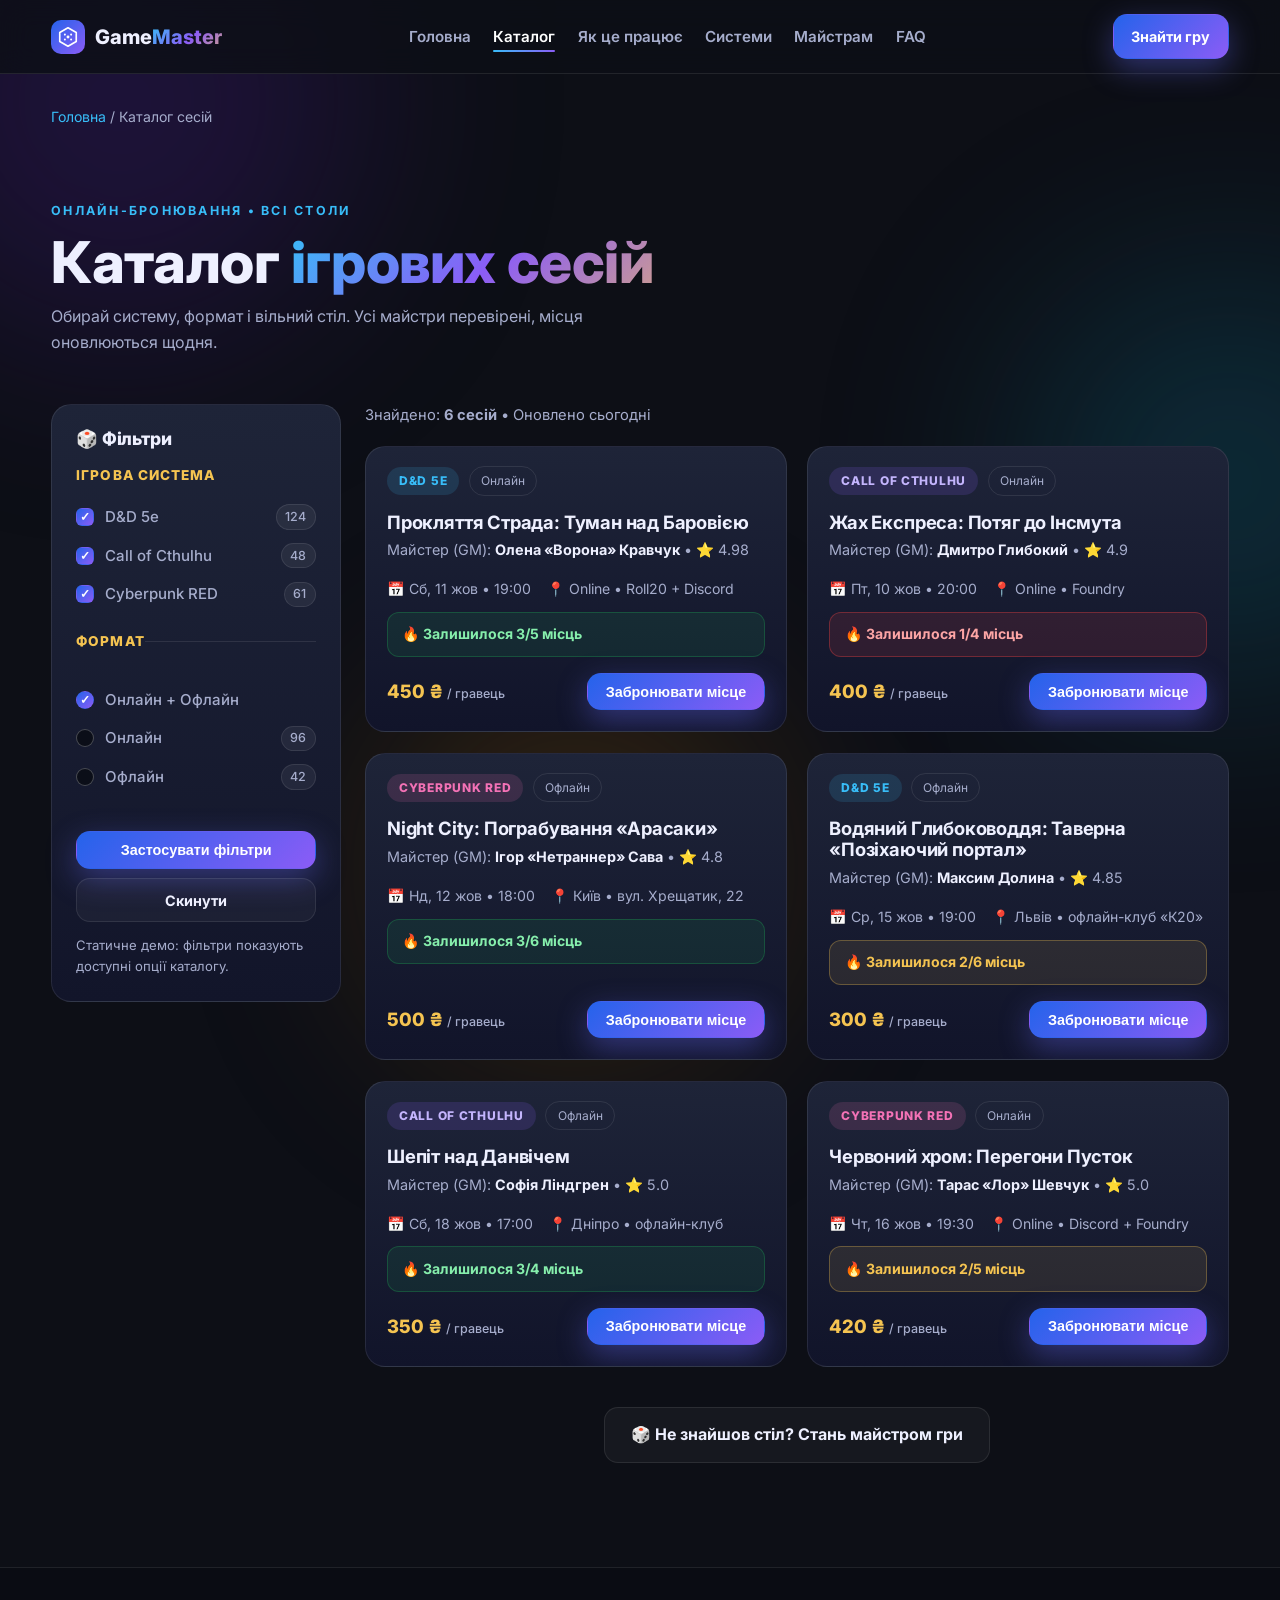
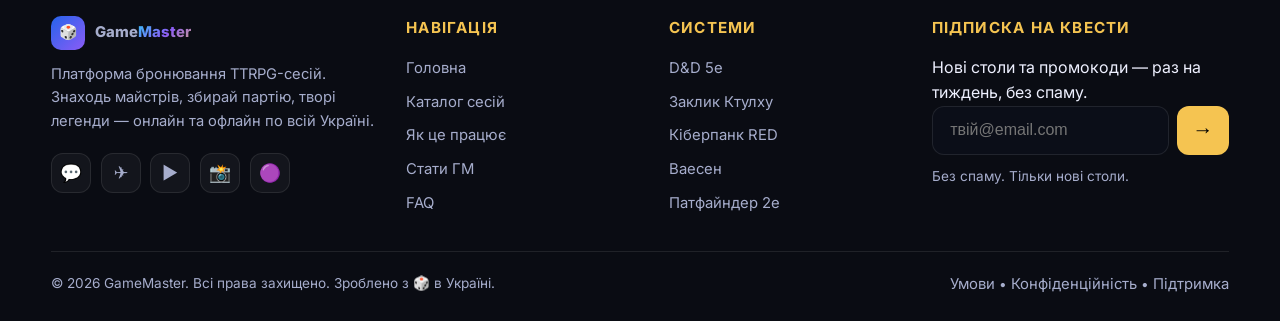
==== sessions.html @ db29625d "Додано другу сторінку - Каталог ігрових сесій (sessions.html) На новій сторінці sessions.html:    - " ====
<!DOCTYPE html>
<html lang="uk">
<head>
  <meta charset="UTF-8" />
  <meta name="viewport" content="width=device-width, initial-scale=1.0" />
  <meta name="description" content="Каталог ігрових сесій GameMaster — D&D 5e, Call of Cthulhu, Cyberpunk RED. Онлайн та офлайн столи з професійними майстрами гри." />
  <title>Каталог ігрових сесій — GameMaster</title>
  <link rel="preconnect" href="https://fonts.googleapis.com" />
  <link rel="preconnect" href="https://fonts.gstatic.com" crossorigin />
  <link href="https://fonts.googleapis.com/css2?family=Cinzel:wght@500;600;700&family=Inter:wght@400;500;600;700;800&display=swap" rel="stylesheet" />
  <link rel="stylesheet" href="style.css" />
  <link rel="icon" href="data:image/svg+xml,<svg xmlns='http://www.w3.org/2000/svg' viewBox='0 0 100 100'><text y='.9em' font-size='90'>🎲</text></svg>" />
  <style>
    /* ===== sessions.html — тільки статичні доповнення, без JS ===== */
    .nav-links a.active{color:#fff;position:relative}
    .nav-links a.active::after{content:"";position:absolute;left:0;right:0;bottom:-6px;height:2px;border-radius:2px;background:linear-gradient(135deg,#38bdf8,#8b5cf6)}
    .breadcrumbs{font-size:.88rem;color:var(--muted);margin:2rem 0 0}
    .breadcrumbs a{color:var(--blue);text-decoration:none}
    .breadcrumbs a:hover{text-decoration:underline}
    .page-head h1{margin:.5rem 0 .6rem}
    .catalog-layout{display:grid;grid-template-columns:290px 1fr;gap:1.5rem;align-items:start;padding-bottom:1rem}
    .filters-panel{background:linear-gradient(180deg,var(--card2),#12152a);border:1px solid var(--line);border-radius:20px;padding:1.5rem;position:sticky;top:88px}
    .filters-panel h2{font-size:1.1rem;margin:0 0 1rem}
    .filter-group{border:0;border-top:1px solid var(--line);padding:1.1rem 0}
    .filter-group:first-of-type{border-top:0;padding-top:0}
    .filter-group legend{font-weight:800;font-size:.85rem;text-transform:uppercase;letter-spacing:.08em;color:var(--gold);padding:0;margin-bottom:.7rem}
    .check{display:flex;align-items:center;gap:.65rem;padding:.42rem 0;color:var(--muted);font-size:.94rem;font-weight:500;cursor:pointer}
    .check:hover{color:#fff}
    .check input{appearance:none;width:18px;height:18px;flex:0 0 18px;border-radius:6px;border:1px solid rgba(255,255,255,.25);background:#0b0e18;cursor:pointer;position:relative}
    .check input:checked{background:linear-gradient(135deg,#2563eb,#8b5cf6);border-color:transparent}
    .check input:checked::after{content:"✓";position:absolute;inset:0;display:grid;place-items:center;color:#fff;font-size:.75rem;font-weight:800}
    .check input[type="radio"]{border-radius:50%}
    .check .count{margin-left:auto;font-size:.78rem;background:rgba(255,255,255,.06);border:1px solid var(--line);padding:.1rem .55rem;border-radius:100px}
    .filters-actions{display:grid;gap:.6rem;margin-top:1.1rem}
    .filters-note{font-size:.82rem;color:var(--muted);margin-top:.8rem}
    .catalog-top{display:flex;justify-content:space-between;align-items:center;gap:1rem;margin-bottom:1.2rem;flex-wrap:wrap}
    .catalog-top p{color:var(--muted);font-size:.92rem}
    .catalog-grid{display:grid;grid-template-columns:repeat(auto-fill,minmax(300px,1fr));gap:1.3rem}
    .center-wrap{text-align:center;margin:2.5rem 0 3.5rem}
    @media(max-width:960px){
      .catalog-layout{grid-template-columns:1fr}
      .filters-panel{position:static}
      .filters-form{display:grid;grid-template-columns:1fr 1fr;gap:0 1.5rem}
      .filters-actions{grid-column:1/-1}
    }
    @media(max-width:640px){
      /* без JS мобільне меню робимо статичним горизонтальним скролом */
      .nav-links{position:static;display:flex;flex-direction:row;overflow-x:auto;padding:.4rem 0;border:0;background:none;gap:1rem}
      .nav .burger{display:none}
      .nav{flex-wrap:wrap}
      .filters-form{grid-template-columns:1fr}
    }
  </style>
</head>
<body>
  <div class="bg-orbs" aria-hidden="true"><span></span><span></span><span></span></div>

  <!-- ===== HEADER (скопійовано з index.html) ===== -->
  <header class="header" id="top">
    <nav class="nav container" aria-label="Головна навігація">
      <a href="index.html" class="logo">
        <span class="logo-dice" aria-hidden="true">
          <svg viewBox="0 0 24 24" fill="none"><path d="M12 2 21 7v10l-9 5-9-5V7l9-5Z" stroke="currentColor" stroke-width="1.8" stroke-linejoin="round"/><circle cx="12" cy="12" r="1.6" fill="currentColor"/><circle cx="8.6" cy="9.4" r="1.1" fill="currentColor"/><circle cx="15.4" cy="9.4" r="1.1" fill="currentColor"/><circle cx="8.6" cy="14.6" r="1.1" fill="currentColor"/><circle cx="15.4" cy="14.6" r="1.1" fill="currentColor"/></svg>
        </span>
        <span class="logo-text">Game<em>Master</em></span>
      </a>
      <ul class="nav-links">
        <li><a href="index.html">Головна</a></li>
        <li><a href="sessions.html" class="active" aria-current="page">Каталог</a></li>
        <li><a href="index.html#how">Як це працює</a></li>
        <li><a href="index.html#systems">Системи</a></li>
        <li><a href="index.html#gm">Майстрам</a></li>
        <li><a href="index.html#faq">FAQ</a></li>
      </ul>
      <div class="nav-actions">
        <a href="sessions.html" class="btn btn-primary btn-sm">Знайти гру</a>
      </div>
    </nav>
  </header>

  <main>
    <div class="container">
      <p class="breadcrumbs"><a href="index.html">Головна</a> / Каталог сесій</p>
      <section class="page-head section">
        <p class="eyebrow">Онлайн-бронювання • Всі столи</p>
        <h1>Каталог <span class="grad">ігрових сесій</span></h1>
        <p class="section-sub">Обирай систему, формат і вільний стіл. Усі майстри перевірені, місця оновлюються щодня.</p>
      </section>
    </div>

    <div class="container catalog-layout">
      <!-- ===== Статичні фільтри (без JS) ===== -->
      <aside class="filters-panel" aria-label="Фільтри каталогу">
        <h2>🎲 Фільтри</h2>
        <form class="filters-form" action="#" method="get">
          <fieldset class="filter-group">
            <legend>Ігрова система</legend>
            <label class="check"><input type="checkbox" name="system" value="dnd" checked /> D&amp;D 5e <span class="count">124</span></label>
            <label class="check"><input type="checkbox" name="system" value="coc" checked /> Call of Cthulhu <span class="count">48</span></label>
            <label class="check"><input type="checkbox" name="system" value="cyber" checked /> Cyberpunk RED <span class="count">61</span></label>
          </fieldset>
          <fieldset class="filter-group">
            <legend>Формат</legend>
            <label class="check"><input type="radio" name="format" value="all" checked /> Онлайн + Офлайн</label>
            <label class="check"><input type="radio" name="format" value="online" /> Онлайн <span class="count">96</span></label>
            <label class="check"><input type="radio" name="format" value="offline" /> Офлайн <span class="count">42</span></label>
          </fieldset>
          <div class="filters-actions">
            <button class="btn btn-primary btn-sm" type="submit">Застосувати фільтри</button>
            <a class="btn btn-ghost btn-sm" href="sessions.html">Скинути</a>
          </div>
        </form>
        <p class="filters-note">Статичне демо: фільтри показують доступні опції каталогу.</p>
      </aside>

      <!-- ===== Сітка з 6 карток ===== -->
      <section aria-label="Список ігрових сесій">
        <div class="catalog-top">
          <p>Знайдено: <strong>6 сесій</strong> • Оновлено сьогодні</p>
        </div>
        <div class="sessions-grid catalog-grid">
          <article class="session-card">
            <div class="session-top">
              <span class="sys-pill">D&amp;D 5e</span>
              <span class="level">Онлайн</span>
            </div>
            <h3>Прокляття Страда: Туман над Баровією</h3>
            <p class="gm">Майстер (GM): <strong>Олена «Ворона» Кравчук</strong> • ⭐ 4.98</p>
            <div class="session-meta"><span>📅 Сб, 11 жов • 19:00</span><span>📍 Online • Roll20 + Discord</span></div>
            <p class="seats">🔥 Залишилося 3/5 місць</p>
            <div class="session-foot"><span class="price">450 ₴ <small>/ гравець</small></span><button class="btn btn-primary btn-sm" type="button">Забронювати місце</button></div>
          </article>

          <article class="session-card">
            <div class="session-top">
              <span class="sys-pill coc">Call of Cthulhu</span>
              <span class="level">Онлайн</span>
            </div>
            <h3>Жах Експреса: Потяг до Інсмута</h3>
            <p class="gm">Майстер (GM): <strong>Дмитро Глибокий</strong> • ⭐ 4.9</p>
            <div class="session-meta"><span>📅 Пт, 10 жов • 20:00</span><span>📍 Online • Foundry</span></div>
            <p class="seats critical">🔥 Залишилося 1/4 місць</p>
            <div class="session-foot"><span class="price">400 ₴ <small>/ гравець</small></span><button class="btn btn-primary btn-sm" type="button">Забронювати місце</button></div>
          </article>

          <article class="session-card">
            <div class="session-top">
              <span class="sys-pill cyber">Cyberpunk RED</span>
              <span class="level">Офлайн</span>
            </div>
            <h3>Night City: Пограбування «Арасаки»</h3>
            <p class="gm">Майстер (GM): <strong>Ігор «Нетраннер» Сава</strong> • ⭐ 4.8</p>
            <div class="session-meta"><span>📅 Нд, 12 жов • 18:00</span><span>📍 Київ • вул. Хрещатик, 22</span></div>
            <p class="seats">🔥 Залишилося 3/6 місць</p>
            <div class="session-foot"><span class="price">500 ₴ <small>/ гравець</small></span><button class="btn btn-primary btn-sm" type="button">Забронювати місце</button></div>
          </article>

          <article class="session-card">
            <div class="session-top">
              <span class="sys-pill">D&amp;D 5e</span>
              <span class="level">Офлайн</span>
            </div>
            <h3>Водяний Глибоководдя: Таверна «Позіхаючий портал»</h3>
            <p class="gm">Майстер (GM): <strong>Максим Долина</strong> • ⭐ 4.85</p>
            <div class="session-meta"><span>📅 Ср, 15 жов • 19:00</span><span>📍 Львів • офлайн-клуб «К20»</span></div>
            <p class="seats low">🔥 Залишилося 2/6 місць</p>
            <div class="session-foot"><span class="price">300 ₴ <small>/ гравець</small></span><button class="btn btn-primary btn-sm" type="button">Забронювати місце</button></div>
          </article>

          <article class="session-card">
            <div class="session-top">
              <span class="sys-pill coc">Call of Cthulhu</span>
              <span class="level">Офлайн</span>
            </div>
            <h3>Шепіт над Данвічем</h3>
            <p class="gm">Майстер (GM): <strong>Софія Ліндгрен</strong> • ⭐ 5.0</p>
            <div class="session-meta"><span>📅 Сб, 18 жов • 17:00</span><span>📍 Дніпро • офлайн-клуб</span></div>
            <p class="seats">🔥 Залишилося 3/4 місць</p>
            <div class="session-foot"><span class="price">350 ₴ <small>/ гравець</small></span><button class="btn btn-primary btn-sm" type="button">Забронювати місце</button></div>
          </article>

          <article class="session-card">
            <div class="session-top">
              <span class="sys-pill cyber">Cyberpunk RED</span>
              <span class="level">Онлайн</span>
            </div>
            <h3>Червоний хром: Перегони Пусток</h3>
            <p class="gm">Майстер (GM): <strong>Тарас «Лор» Шевчук</strong> • ⭐ 5.0</p>
            <div class="session-meta"><span>📅 Чт, 16 жов • 19:30</span><span>📍 Online • Discord + Foundry</span></div>
            <p class="seats low">🔥 Залишилося 2/5 місць</p>
            <div class="session-foot"><span class="price">420 ₴ <small>/ гравець</small></span><button class="btn btn-primary btn-sm" type="button">Забронювати місце</button></div>
          </article>
        </div>
        <div class="center-wrap">
          <a href="index.html#gm" class="btn btn-ghost">🎲 Не знайшов стіл? Стань майстром гри</a>
        </div>
      </section>
    </div>
  </main>

  <!-- ===== FOOTER (скопійовано з index.html) ===== -->
  <footer class="footer">
    <div class="container footer-grid">
      <div class="f-brand">
        <a href="index.html" class="logo"><span class="logo-dice" aria-hidden="true">🎲</span><span class="logo-text">Game<em>Master</em></span></a>
        <p>Платформа бронювання TTRPG-сесій. Знаходь майстрів, збирай партію, творі легенди — онлайн та офлайн по всій Україні.</p>
        <div class="socials">
          <a href="#" aria-label="Discord">💬</a>
          <a href="#" aria-label="Telegram">✈️</a>
          <a href="#" aria-label="YouTube">▶️</a>
          <a href="#" aria-label="Instagram">📸</a>
          <a href="#" aria-label="Twitch">🟣</a>
        </div>
      </div>
      <nav aria-label="Швидкі посилання">
        <h4>Навігація</h4>
        <ul><li><a href="index.html">Головна</a></li><li><a href="sessions.html">Каталог сесій</a></li><li><a href="index.html#how">Як це працює</a></li><li><a href="index.html#gm">Стати ГМ</a></li><li><a href="index.html#faq">FAQ</a></li></ul>
      </nav>
      <nav aria-label="Ігрові системи">
        <h4>Системи</h4>
        <ul><li><a href="index.html#systems">D&amp;D 5e</a></li><li><a href="index.html#systems">Заклик Ктулху</a></li><li><a href="index.html#systems">Кіберпанк RED</a></li><li><a href="index.html#systems">Ваесен</a></li><li><a href="index.html#systems">Патфайндер 2e</a></li></ul>
      </nav>
      <div>
        <h4>Підписка на квести</h4>
        <p>Нові столи та промокоди — раз на тиждень, без спаму.</p>
        <form class="news-form" action="#" method="get">
          <label class="visually-hidden" for="newsEmail">Email для підписки</label>
          <input type="email" id="newsEmail" name="email" placeholder="твій@email.com" required />
          <button type="submit" aria-label="Підписатися">→</button>
        </form>
        <p class="form-note">Без спаму. Тільки нові столи.</p>
      </div>
    </div>
    <div class="container footer-bottom">
      <p>© 2026 GameMaster. Всі права захищено. Зроблено з 🎲 в Україні.</p>
      <p><a href="#">Умови</a> • <a href="#">Конфіденційність</a> • <a href="#">Підтримка</a></p>
    </div>
  </footer>
</body>
</html>
---- style.css ----
/* ============ GameMaster — dark fantasy TTRPG theme ============ */
:root{
  --bg:#0d0f16; --bg2:#131624; --card:#181c2e; --card2:#1e2438;
  --line:rgba(255,255,255,.09);
  --text:#eef0ff; --muted:#a6adcc;
  --blue:#38bdf8; --violet:#8b5cf6; --gold:#f5c451; --green:#34d399; --pink:#f472b6;
  --grad:linear-gradient(135deg,#38bdf8,#8b5cf6 55%,#f5c451 130%);
  --radius:18px;
  --shadow:0 20px 60px rgba(0,0,0,.5);
  --font:'Inter',system-ui,sans-serif; --display:'Cinzel',serif;
}
*{box-sizing:border-box;margin:0;padding:0}
html{scroll-behavior:smooth}
body{background:var(--bg);color:var(--text);font-family:var(--font);line-height:1.6;overflow-x:hidden}
.container{width:min(1200px,92%);margin:0 auto}
h1,h2,h3{line-height:1.15;letter-spacing:-.01em}
h1{font-size:clamp(2rem,4.6vw,3.6rem);font-weight:800}
h2{font-size:clamp(1.5rem,3vw,2.3rem);font-weight:800;margin:.4rem 0 .6rem}
.section{padding:4.5rem 0 1rem}
.section-sub{color:var(--muted);max-width:640px;margin-bottom:2rem}
.grad{background:var(--grad);-webkit-background-clip:text;background-clip:text;color:transparent}
.gold{color:var(--gold)}
.eyebrow{color:var(--blue);text-transform:uppercase;font-size:.78rem;font-weight:700;letter-spacing:.18em}
.visually-hidden{position:absolute;width:1px;height:1px;overflow:hidden;clip:rect(0 0 0 0)}

/* bg orbs */
.bg-orbs span{position:fixed;border-radius:50%;filter:blur(110px);opacity:.28;z-index:-1;pointer-events:none}
.bg-orbs span:nth-child(1){width:480px;height:480px;background:#4c1d95;top:-140px;left:-120px}
.bg-orbs span:nth-child(2){width:420px;height:420px;background:#0e7490;top:30%;right:-160px}
.bg-orbs span:nth-child(3){width:380px;height:380px;background:#a16207;bottom:-160px;left:30%}

/* buttons */
.btn{display:inline-flex;align-items:center;justify-content:center;gap:.5rem;padding:.9rem 1.6rem;border-radius:14px;font-weight:700;text-decoration:none;border:1px solid transparent;cursor:pointer;transition:.25s;font-size:1rem}
.btn-primary{background:linear-gradient(135deg,#2563eb,#8b5cf6);color:#fff;box-shadow:0 10px 30px rgba(99,102,241,.4)}
.btn-primary:hover{transform:translateY(-2px);box-shadow:0 16px 40px rgba(139,92,246,.5)}
.btn-ghost{border-color:var(--line);color:var(--text);background:rgba(255,255,255,.04)}
.btn-ghost:hover{border-color:var(--violet);background:rgba(139,92,246,.12)}
.btn-gold{background:linear-gradient(135deg,#f5c451,#f59e0b);color:#231603}
.btn-gold:hover{transform:translateY(-2px)}
.btn-sm{padding:.6rem 1.1rem;font-size:.9rem}
.full{width:100%}

/* header */
.header{position:sticky;top:0;z-index:50;backdrop-filter:blur(14px);background:rgba(13,15,22,.82);border-bottom:1px solid var(--line)}
.nav{display:flex;align-items:center;justify-content:space-between;padding:.9rem 0;gap:1rem}
.logo{display:flex;align-items:center;gap:.6rem;text-decoration:none;color:var(--text);font-weight:800;font-size:1.25rem}
.logo em{font-style:normal;background:var(--grad);-webkit-background-clip:text;background-clip:text;color:transparent}
.logo-dice{width:34px;height:34px;display:grid;place-items:center;border-radius:10px;background:linear-gradient(135deg,#2563eb,#8b5cf6);color:#fff}
.logo-dice svg{width:22px;height:22px}
.nav-links{display:flex;gap:1.4rem;list-style:none}
.nav-links a{color:var(--muted);text-decoration:none;font-weight:600;font-size:.95rem}
.nav-links a:hover{color:var(--text)}
.nav-actions{display:flex;align-items:center;gap:.8rem}
.burger{display:none;flex-direction:column;gap:5px;background:none;border:0;cursor:pointer;padding:.4rem}
.burger span{width:24px;height:2px;background:#fff;border-radius:2px;display:block}

/* hero */
.hero{display:grid;grid-template-columns:1.05fr .95fr;gap:3rem;align-items:center;padding:4rem 0 2.5rem}
.badge{display:inline-flex;align-items:center;gap:.6rem;border:1px solid var(--line);background:rgba(255,255,255,.05);padding:.45rem 1rem;border-radius:100px;font-size:.85rem;color:var(--muted);margin-bottom:1.2rem}
.pulse{width:9px;height:9px;border-radius:50%;background:#22c55e;box-shadow:0 0 0 0 rgba(34,197,94,.7);animation:pulse 1.8s infinite}
@keyframes pulse{70%{box-shadow:0 0 0 10px rgba(34,197,94,0)}100%{box-shadow:0 0 0 0 rgba(34,197,94,0)}}
.hero-sub{color:var(--muted);margin:1.1rem 0 1.6rem;font-size:1.08rem}
.hero-cta{display:flex;gap:.9rem;flex-wrap:wrap}
.hero-cta.center{justify-content:center}
.hero-stats{display:flex;gap:2.2rem;margin-top:2rem}
.hero-stats dt{font-size:1.5rem;font-weight:800;color:var(--gold)}
.hero-stats dd{color:var(--muted);font-size:.9rem}

.live-card{background:linear-gradient(180deg,var(--card2),var(--card));border:1px solid var(--line);border-radius:22px;padding:1.6rem;box-shadow:var(--shadow);position:relative}
.live-head{display:flex;align-items:center;gap:.6rem;font-size:.8rem;font-weight:800;letter-spacing:.12em;color:#fda4af}
.live-dot{width:10px;height:10px;border-radius:50%;background:#ef4444;animation:pulse 1.5s infinite}
.live-tag{margin-left:auto;background:rgba(56,189,248,.15);color:var(--blue);padding:.25rem .8rem;border-radius:100px;font-size:.78rem;letter-spacing:0}
.live-card h3{font-family:var(--display);margin:.8rem 0 .4rem;font-size:1.3rem}
.live-gm{color:var(--muted);font-size:.93rem}
.party{display:flex;gap:.8rem;align-items:center;margin:1rem 0 .7rem;font-size:.88rem;color:var(--muted)}
.avatars{display:flex}
.avatars span{width:34px;height:34px;border-radius:50%;display:grid;place-items:center;font-size:.72rem;font-weight:800;background:linear-gradient(135deg,#6366f1,#8b5cf6);border:2px solid var(--card);margin-left:-8px}
.avatars span:first-child{margin-left:0}
.avatars .empty{background:#2a3050;color:var(--gold)}
.progress{height:8px;background:#0b0e18;border-radius:100px;overflow:hidden}
.progress span{display:block;height:100%;background:var(--grad);border-radius:100px}
.live-foot{display:flex;align-items:center;justify-content:space-between;gap:1rem;margin-top:1.1rem;flex-wrap:wrap}
.hero-visual{position:relative}
.float-card{position:absolute;background:rgba(24,28,46,.95);border:1px solid var(--line);border-radius:14px;padding:.7rem 1rem;font-size:.85rem;font-weight:600;box-shadow:var(--shadow);animation:float 5s ease-in-out infinite}
.fc1{top:-24px;right:6%}
.fc2{bottom:-22px;left:2%;animation-delay:2.5s}
@keyframes float{50%{transform:translateY(-10px)}}

/* marquee */
.marquee{border-block:1px solid var(--line);background:rgba(255,255,255,.02);overflow:hidden;padding:.8rem 0;color:var(--gold);font-weight:700;letter-spacing:.15em;font-size:.85rem}
.marquee-track{display:flex;gap:2.5rem;white-space:nowrap;width:max-content;animation:scroll 26s linear infinite}
@keyframes scroll{to{transform:translateX(-50%)}}

/* steps */
.steps{display:grid;grid-template-columns:repeat(4,1fr);gap:1.2rem;list-style:none;counter-reset:step}
.step{background:linear-gradient(180deg,var(--card),#12152a);border:1px solid var(--line);border-radius:var(--radius);padding:1.6rem 1.4rem;position:relative;transition:.3s}
.step:hover{transform:translateY(-6px);border-color:rgba(139,92,246,.5)}
.step-num{position:absolute;top:1rem;right:1.2rem;font-weight:800;color:rgba(255,255,255,.12);font-size:1.6rem}
.step-icon{font-size:2rem;display:inline-grid;place-items:center;width:56px;height:56px;border-radius:16px;background:rgba(139,92,246,.14);margin-bottom:1rem}
.step h3{margin-bottom:.5rem;font-size:1.08rem}
.step p{color:var(--muted);font-size:.93rem}

/* systems */
.systems-grid{display:grid;grid-template-columns:repeat(auto-fit,minmax(200px,1fr));gap:1.2rem}
.sys-card{background:linear-gradient(180deg,var(--card2),#12152a);border:1px solid var(--line);border-radius:var(--radius);padding:1.4rem;transition:.3s;display:flex;flex-direction:column;gap:.5rem}
.sys-card:hover{transform:translateY(-6px) scale(1.01);border-color:var(--gold)}
.sys-art{font-size:2.6rem;height:96px;display:grid;place-items:center;border-radius:14px;margin-bottom:.4rem}
.sys-art.dnd{background:radial-gradient(circle at 30% 20%,#1e3a8a,#0b0e18)}
.sys-art.coc{background:radial-gradient(circle at 30% 20%,#3b0764,#0b0e18)}
.sys-art.cyber{background:radial-gradient(circle at 30% 20%,#831843,#0b0e18)}
.sys-art.vaesen{background:radial-gradient(circle at 30% 20%,#064e3b,#0b0e18)}
.sys-art.pf{background:radial-gradient(circle at 30% 20%,#78350f,#0b0e18)}
.tag{font-size:.75rem;font-weight:700;color:var(--blue);text-transform:uppercase;letter-spacing:.08em}
.tag-purple{color:#c4b5fd}.tag-neon{color:var(--pink)}.tag-green{color:var(--green)}.tag-gold{color:var(--gold)}
.sys-card p{color:var(--muted);font-size:.9rem}
.sys-meta{display:flex;justify-content:space-between;color:var(--text);font-size:.85rem;font-weight:600;margin:.4rem 0 .8rem}
.sys-btn{margin-top:auto}

/* sessions */
.sessions-head{display:flex;justify-content:space-between;align-items:end;gap:1.5rem;flex-wrap:wrap;margin-bottom:1.8rem}
.filters{display:flex;gap:.6rem;flex-wrap:wrap}
.chip{background:rgba(255,255,255,.05);border:1px solid var(--line);color:var(--muted);padding:.5rem 1.05rem;border-radius:100px;cursor:pointer;font-weight:600;font-size:.88rem;transition:.2s}
.chip:hover{color:#fff;border-color:var(--violet)}
.chip.active{background:linear-gradient(135deg,#2563eb,#8b5cf6);color:#fff;border-color:transparent}
.sessions-grid{display:grid;grid-template-columns:repeat(auto-fill,minmax(300px,1fr));gap:1.3rem}
.session-card{background:linear-gradient(180deg,var(--card2),#11142a);border:1px solid var(--line);border-radius:20px;overflow:hidden;transition:.3s;display:flex;flex-direction:column}
.session-card:hover{transform:translateY(-6px);box-shadow:var(--shadow);border-color:rgba(56,189,248,.45)}
.session-top{padding:1.2rem 1.3rem .4rem;display:flex;gap:.6rem;align-items:center;flex-wrap:wrap}
.sys-pill{font-size:.75rem;font-weight:800;padding:.28rem .75rem;border-radius:100px;background:rgba(56,189,248,.14);color:var(--blue);text-transform:uppercase;letter-spacing:.06em}
.sys-pill.coc{background:rgba(139,92,246,.16);color:#c4b5fd}
.sys-pill.cyber{background:rgba(244,114,182,.14);color:var(--pink)}
.sys-pill.vaesen{background:rgba(52,211,153,.14);color:var(--green)}
.sys-pill.pf{background:rgba(245,196,81,.15);color:var(--gold)}
.level{font-size:.75rem;color:var(--muted);border:1px solid var(--line);padding:.25rem .7rem;border-radius:100px}
.session-card h3{padding:.6rem 1.3rem 0;font-size:1.15rem}
.gm{padding:.35rem 1.3rem;color:var(--muted);font-size:.9rem}
.gm strong{color:var(--text)}
.session-meta{display:flex;gap:1rem;padding:.7rem 1.3rem;color:var(--muted);font-size:.88rem;flex-wrap:wrap}
.seats{margin:0 1.3rem;padding:.65rem .9rem;border-radius:12px;font-weight:700;font-size:.88rem;background:rgba(34,197,94,.1);color:#86efac;border:1px solid rgba(34,197,94,.25)}
.seats.low{background:rgba(245,196,81,.1);color:var(--gold);border-color:rgba(245,196,81,.3)}
.seats.critical{background:rgba(239,68,68,.12);color:#fca5a5;border-color:rgba(239,68,68,.35);animation:pulse 2s infinite}
.session-foot{display:flex;align-items:center;justify-content:space-between;gap:.8rem;padding:1rem 1.3rem 1.3rem;margin-top:auto}
.price{font-size:1.15rem;font-weight:800;color:var(--gold)}
.price small{color:var(--muted);font-weight:500;font-size:.78rem}

/* GM banner */
.gm-banner{display:grid;grid-template-columns:1.2fr .8fr;gap:2rem;background:linear-gradient(135deg,#1a1033,#0f2a3d 60%,#2a2008);border:1px solid rgba(245,196,81,.3);border-radius:24px;padding:2.5rem;position:relative;overflow:hidden}
.gm-perks{list-style:none;margin:1.2rem 0;display:grid;gap:.6rem;color:#e7e9ff}
.gm-form{display:flex;gap:.7rem;flex-wrap:wrap}
.gm-form input,.news-form input{background:#0b0e18;border:1px solid var(--line);color:#fff;padding:.9rem 1.1rem;border-radius:12px;flex:1;min-width:220px;font-size:1rem}
.gm-form input:focus,.news-form input:focus{outline:2px solid var(--gold);border-color:var(--gold)}
.form-note{font-size:.85rem;color:var(--muted);margin-top:.7rem}
.gm-art{display:grid;place-content:center;text-align:center;gap:1rem;color:var(--muted)}
.d20{width:150px;height:150px;margin:0 auto;display:grid;place-items:center;font-size:3rem;font-weight:800;color:#231603;background:linear-gradient(135deg,#fde68a,#f59e0b);clip-path:polygon(50% 0,93% 25%,93% 75%,50% 100%,7% 75%,7% 25%);animation:float 4s ease-in-out infinite}

/* reviews + faq */
.duo{display:grid;grid-template-columns:1fr 1fr;gap:3rem}
.reviews{display:grid;gap:1rem;margin-top:1.4rem}
.review{background:var(--card);border:1px solid var(--line);border-radius:16px;padding:1.2rem 1.3rem;font-style:italic;color:#dfe3ff}
.review footer{margin-top:.6rem;font-style:normal;color:var(--gold);font-size:.88rem;font-weight:600}
.accordion{display:grid;gap:.8rem;margin-top:1.4rem}
.accordion details{background:var(--card);border:1px solid var(--line);border-radius:14px;padding:1rem 1.2rem}
.accordion summary{cursor:pointer;font-weight:700}
.accordion p{color:var(--muted);margin-top:.6rem;font-size:.93rem}

/* final cta */
.final-cta{text-align:center;background:radial-gradient(circle at 50% 0%,rgba(139,92,246,.25),transparent 60%),var(--card);border:1px solid var(--line);border-radius:24px;padding:3rem 2rem;margin:3.5rem 0}
.final-cta p{color:var(--muted);margin:.7rem 0 1.5rem}

/* footer */
.footer{border-top:1px solid var(--line);background:#0a0c13;margin-top:2rem;padding:3rem 0 1.5rem}
.footer-grid{display:grid;grid-template-columns:1.4fr 1fr 1fr 1.2fr;gap:2rem}
.footer h4{margin-bottom:.9rem;color:var(--gold);font-size:.95rem;text-transform:uppercase;letter-spacing:.08em}
.footer ul{list-style:none;display:grid;gap:.5rem}
.footer a{color:var(--muted);text-decoration:none;font-size:.93rem}
.footer a:hover{color:#fff}
.f-brand p{color:var(--muted);font-size:.92rem;margin:.8rem 0 1.2rem}
.socials{display:flex;gap:.6rem}
.socials a{width:40px;height:40px;display:grid;place-items:center;border:1px solid var(--line);border-radius:12px;background:rgba(255,255,255,.04);font-size:1.1rem;transition:.2s}
.socials a:hover{transform:translateY(-3px);border-color:var(--gold)}
.news-form{display:flex;gap:.5rem}
.news-form button{background:var(--gold);border:0;width:52px;border-radius:12px;font-size:1.3rem;cursor:pointer;font-weight:800}
.footer-bottom{display:flex;justify-content:space-between;gap:1rem;flex-wrap:wrap;margin-top:2.2rem;padding-top:1.3rem;border-top:1px solid var(--line);color:var(--muted);font-size:.85rem}

/* modal + toast */
.modal-backdrop{position:fixed;inset:0;background:rgba(5,6,12,.75);backdrop-filter:blur(6px);display:grid;place-items:center;z-index:100;padding:1rem}
.modal-backdrop[hidden]{display:none}
.modal{background:linear-gradient(180deg,#1e2438,#12152a);border:1px solid rgba(139,92,246,.4);border-radius:20px;padding:2rem;width:min(440px,100%);position:relative;box-shadow:var(--shadow)}
.modal h3{margin:.3rem 0 .4rem;font-size:1.3rem}
.modal-meta{color:var(--muted);font-size:.9rem;margin-bottom:1.2rem}
.modal-close{position:absolute;top:.9rem;right:.9rem;background:none;border:0;color:var(--muted);font-size:1.1rem;cursor:pointer}
.seat-picker{display:flex;align-items:center;gap:1.2rem;margin:.6rem 0 1rem}
.seat-picker button{width:42px;height:42px;border-radius:12px;border:1px solid var(--line);background:#0b0e18;color:#fff;font-size:1.3rem;cursor:pointer}
.seat-picker strong{font-size:1.3rem}
.modal-total{margin-bottom:1.2rem;font-size:1.05rem}
.toast{position:fixed;bottom:1.4rem;left:50%;transform:translate(-50%,120px);background:#101528;border:1px solid var(--gold);color:#fff;padding:.9rem 1.4rem;border-radius:14px;z-index:200;transition:.35s;max-width:92%;text-align:center}
.toast.show{transform:translate(-50%,0)}

/* reveal */
.reveal{opacity:0;transform:translateY(24px);transition:.7s}
.reveal.visible{opacity:1;transform:none}

/* responsive */
@media(max-width:960px){
  .hero{grid-template-columns:1fr;padding-top:2.5rem}
  .steps{grid-template-columns:1fr 1fr}
  .gm-banner,.duo{grid-template-columns:1fr}
  .footer-grid{grid-template-columns:1fr 1fr}
  .fc1{top:-16px}.fc2{bottom:-16px}
}
@media(max-width:640px){
  .nav-links{position:fixed;top:63px;left:0;right:0;background:#11142a;flex-direction:column;padding:1.2rem 5%;gap:1rem;border-bottom:1px solid var(--line);display:none}
  .nav-links.open{display:flex}
  .burger{display:flex}
  .steps{grid-template-columns:1fr}
  .hero-stats{gap:1.2rem;flex-wrap:wrap}
  .footer-grid{grid-template-columns:1fr}
  .gm-banner{padding:1.6rem}
  .live-foot{flex-direction:column;align-items:stretch}
  .float-card{display:none}
}
@media(prefers-reduced-motion:reduce){*{animation:none!important;transition:none!important}.reveal{opacity:1;transform:none}}
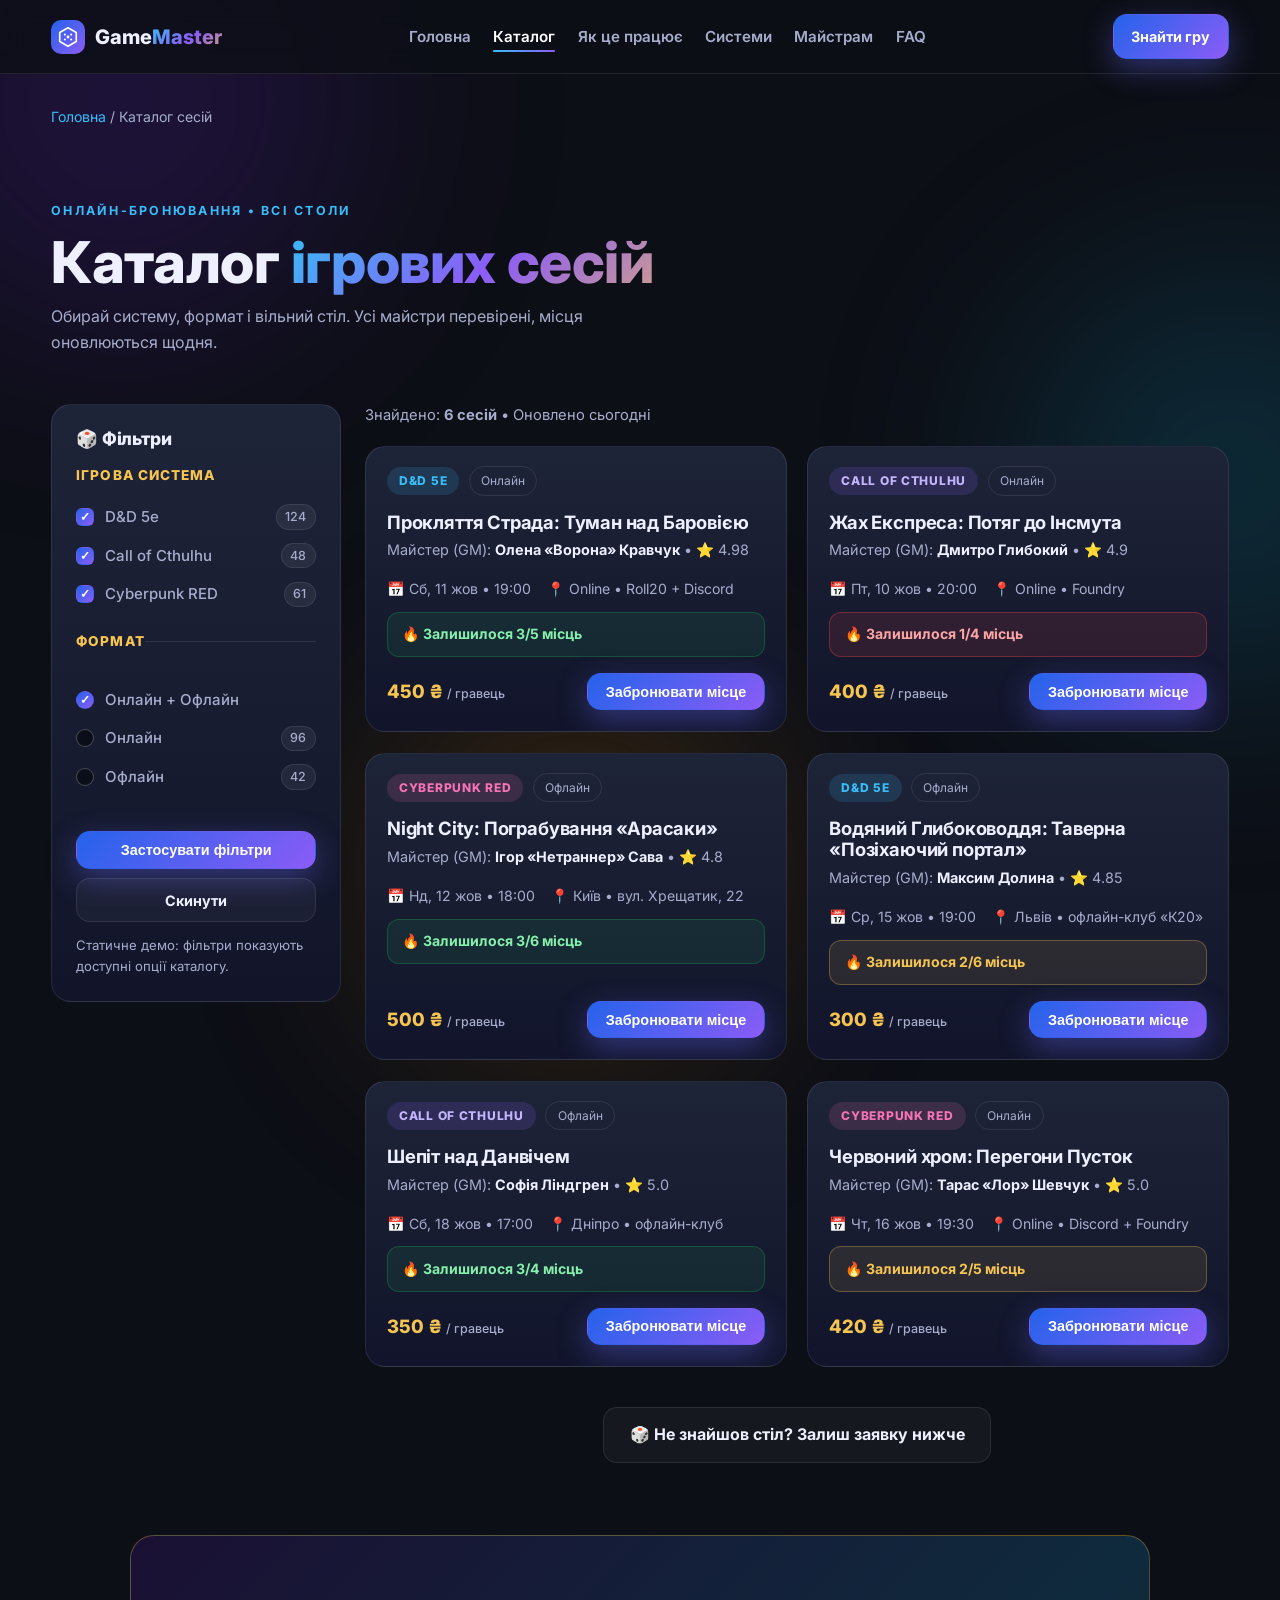
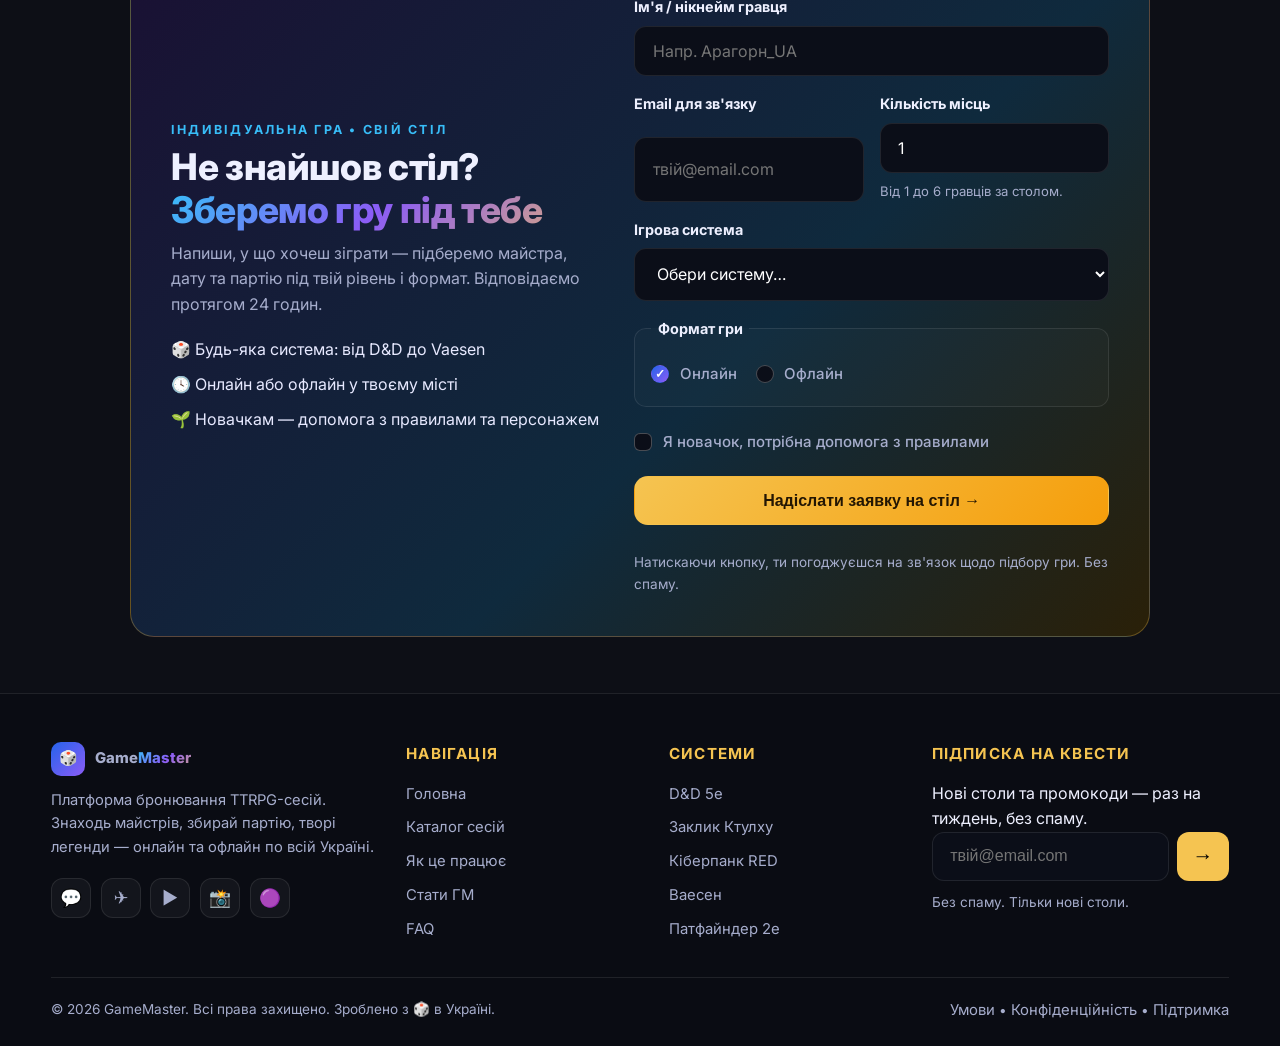
==== commit 5377b2e1: "Додано секцію з формою пошуку індивідуальної гри. Атрибути форми: action="/" method="POST" Поля форм" ====
--- a/sessions.html
+++ b/sessions.html
@@ -37,6 +37,23 @@
     .catalog-top p{color:var(--muted);font-size:.92rem}
     .catalog-grid{display:grid;grid-template-columns:repeat(auto-fill,minmax(300px,1fr));gap:1.3rem}
     .center-wrap{text-align:center;margin:2.5rem 0 3.5rem}
+    /* ===== Форма індивідуальної заявки — у темній стилістиці сайту ===== */
+    .request-section{margin:0 auto 3.5rem}
+    .request-banner{grid-template-columns:1fr 1.1fr;max-width:1020px;width:100%;margin-inline:auto;align-items:center}
+    .request-form{display:grid;gap:1rem;margin-top:1.2rem}
+    .field{display:grid;gap:.45rem}
+    .field > label,.group-label{font-weight:700;font-size:.9rem}
+    .field > label small{color:var(--muted);font-weight:500}
+    .field input[type="text"],.field input[type="email"],.field input[type="number"],.field select{background:#0b0e18;border:1px solid var(--line);color:#fff;padding:.9rem 1.1rem;border-radius:12px;font-size:1rem;font-family:inherit;width:100%}
+    .field input:focus,.field select:focus{outline:2px solid var(--gold);border-color:var(--gold)}
+    .field select{cursor:pointer}
+    .field-row{display:grid;grid-template-columns:1fr 1fr;gap:1rem}
+    .radio-group{border:1px solid var(--line);border-radius:12px;padding:.8rem 1rem;background:rgba(255,255,255,.02)}
+    .radio-group legend{font-weight:700;font-size:.9rem;padding:0 .4rem}
+    .radio-row{display:flex;gap:1.2rem;flex-wrap:wrap;margin-top:.2rem}
+    .radio-row .check input{border-radius:50%}
+    .form-hint{font-size:.82rem;color:var(--muted)}
+    @media(max-width:640px){.field-row{grid-template-columns:1fr}}
     @media(max-width:960px){
       .catalog-layout{grid-template-columns:1fr}
       .filters-panel{position:static}
@@ -192,8 +209,60 @@
           </article>
         </div>
         <div class="center-wrap">
-          <a href="index.html#gm" class="btn btn-ghost">🎲 Не знайшов стіл? Стань майстром гри</a>
-        </div>
+          <a href="#custom-request" class="btn btn-ghost">🎲 Не знайшов стіл? Залиш заявку нижче</a>
+        </div>
+      </section>
+    </div>
+
+    <div class="container request-section">
+      <section class="gm-banner request-banner" id="custom-request" aria-labelledby="custom-request-title">
+        <div>
+          <p class="eyebrow">Індивідуальна гра • Свій стіл</p>
+          <h2 id="custom-request-title">Не знайшов стіл? <span class="grad">Зберемо гру під тебе</span></h2>
+          <p class="section-sub" style="margin-bottom:0">Напиши, у що хочеш зіграти — підберемо майстра, дату та партію під твій рівень і формат. Відповідаємо протягом 24 годин.</p>
+          <ul class="gm-perks">
+            <li>🎲 Будь-яка система: від D&amp;D до Vaesen</li>
+            <li>🕓 Онлайн або офлайн у твоєму місті</li>
+            <li>🌱 Новачкам — допомога з правилами та персонажем</li>
+          </ul>
+        </div>
+        <form class="request-form" action="/" method="POST">
+          <div class="field">
+            <label for="req-name">Ім'я / нікнейм гравця</label>
+            <input type="text" id="req-name" name="player_name" placeholder="Напр. Арагорн_UA" autocomplete="nickname" required />
+          </div>
+          <div class="field-row">
+            <div class="field">
+              <label for="req-email">Email для зв'язку</label>
+              <input type="email" id="req-email" name="email" placeholder="твій@email.com" autocomplete="email" required />
+            </div>
+            <div class="field">
+              <label for="req-seats">Кількість місць</label>
+              <input type="number" id="req-seats" name="seats" min="1" max="6" value="1" required />
+              <span class="form-hint">Від 1 до 6 гравців за столом.</span>
+            </div>
+          </div>
+          <div class="field">
+            <label for="req-system">Ігрова система</label>
+            <select id="req-system" name="system" required>
+              <option value="" disabled selected>Обери систему…</option>
+              <option value="dnd5e">D&amp;D 5e</option>
+              <option value="coc">Call of Cthulhu</option>
+              <option value="cyberpunk-red">Cyberpunk RED</option>
+              <option value="vaesen">Vaesen</option>
+            </select>
+          </div>
+          <fieldset class="radio-group">
+            <legend>Формат гри</legend>
+            <div class="radio-row">
+              <label class="check"><input type="radio" name="format" value="online" checked /> Онлайн</label>
+              <label class="check"><input type="radio" name="format" value="offline" /> Офлайн</label>
+            </div>
+          </fieldset>
+          <label class="check"><input type="checkbox" name="newbie_help" value="yes" /> Я новачок, потрібна допомога з правилами</label>
+          <button type="submit" class="btn btn-gold full">Надіслати заявку на стіл →</button>
+          <p class="form-note">Натискаючи кнопку, ти погоджуєшся на зв'язок щодо підбору гри. Без спаму.</p>
+        </form>
       </section>
     </div>
   </main>
